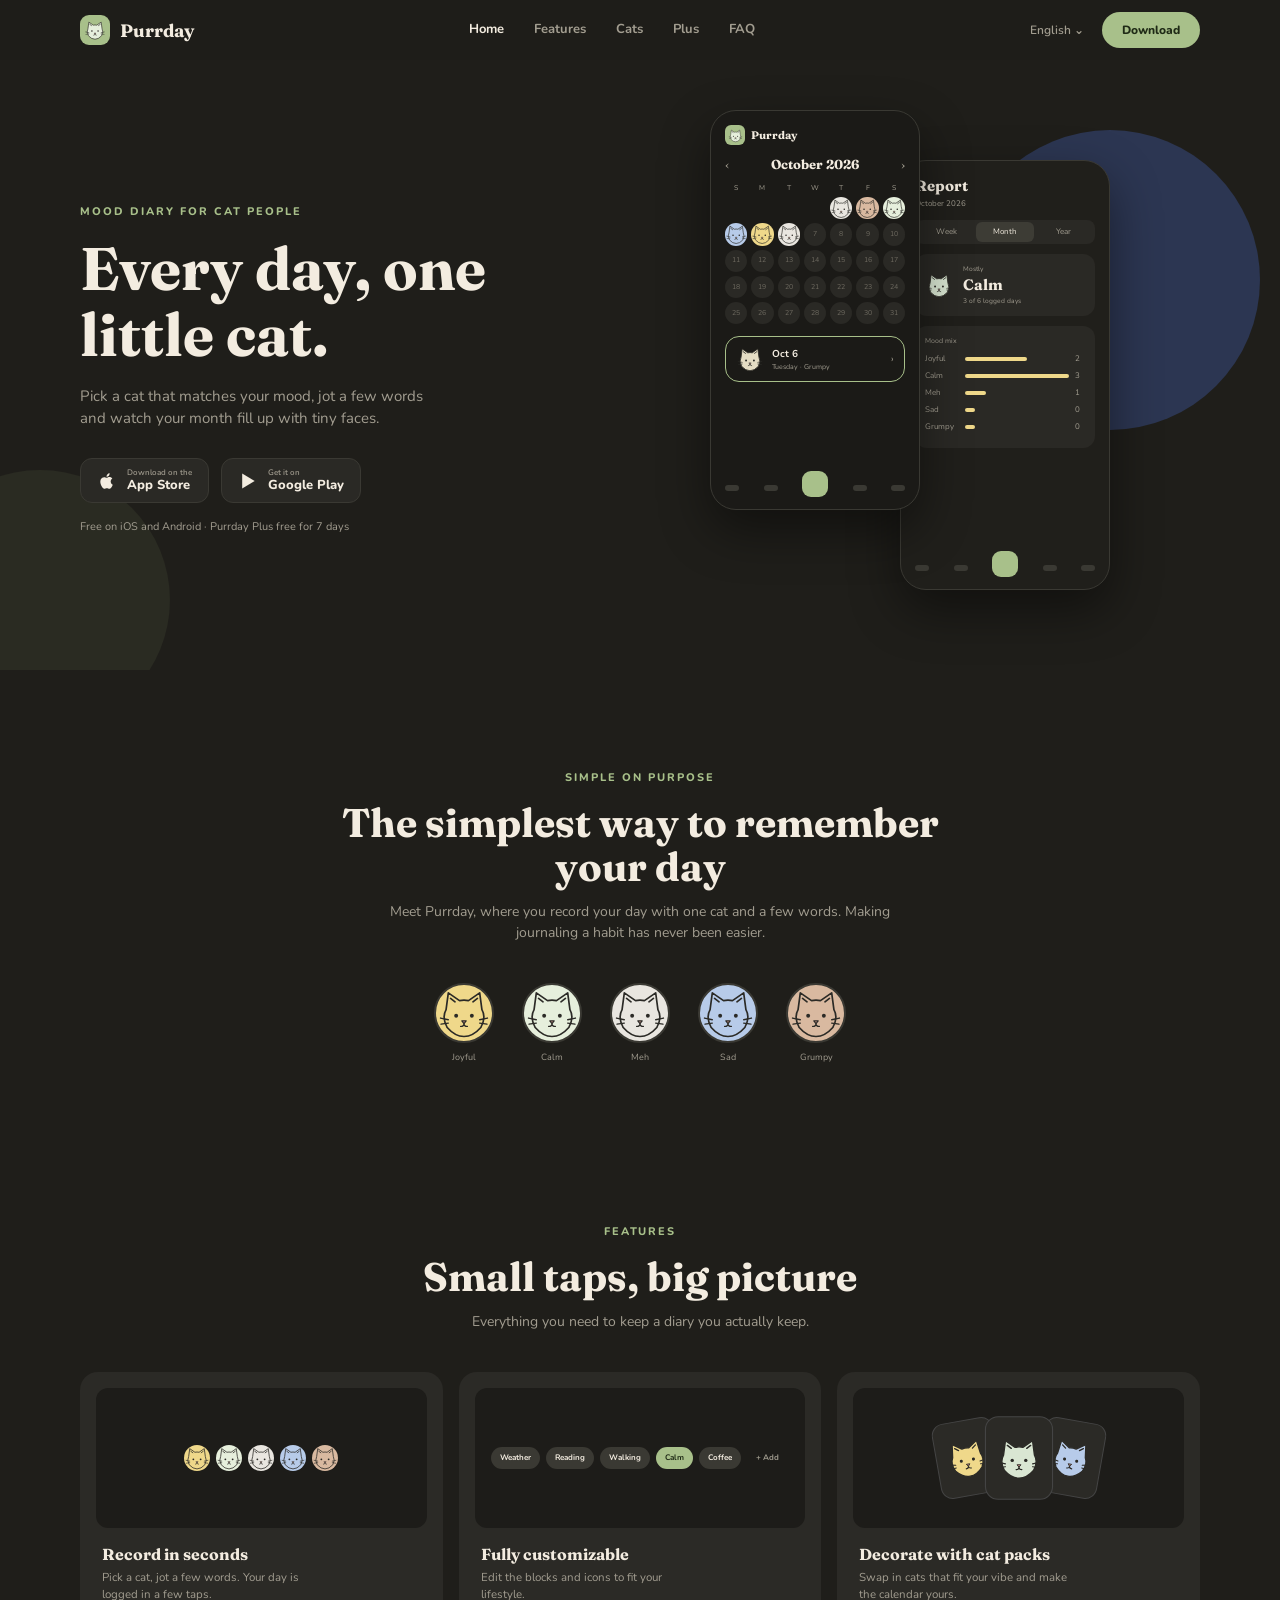
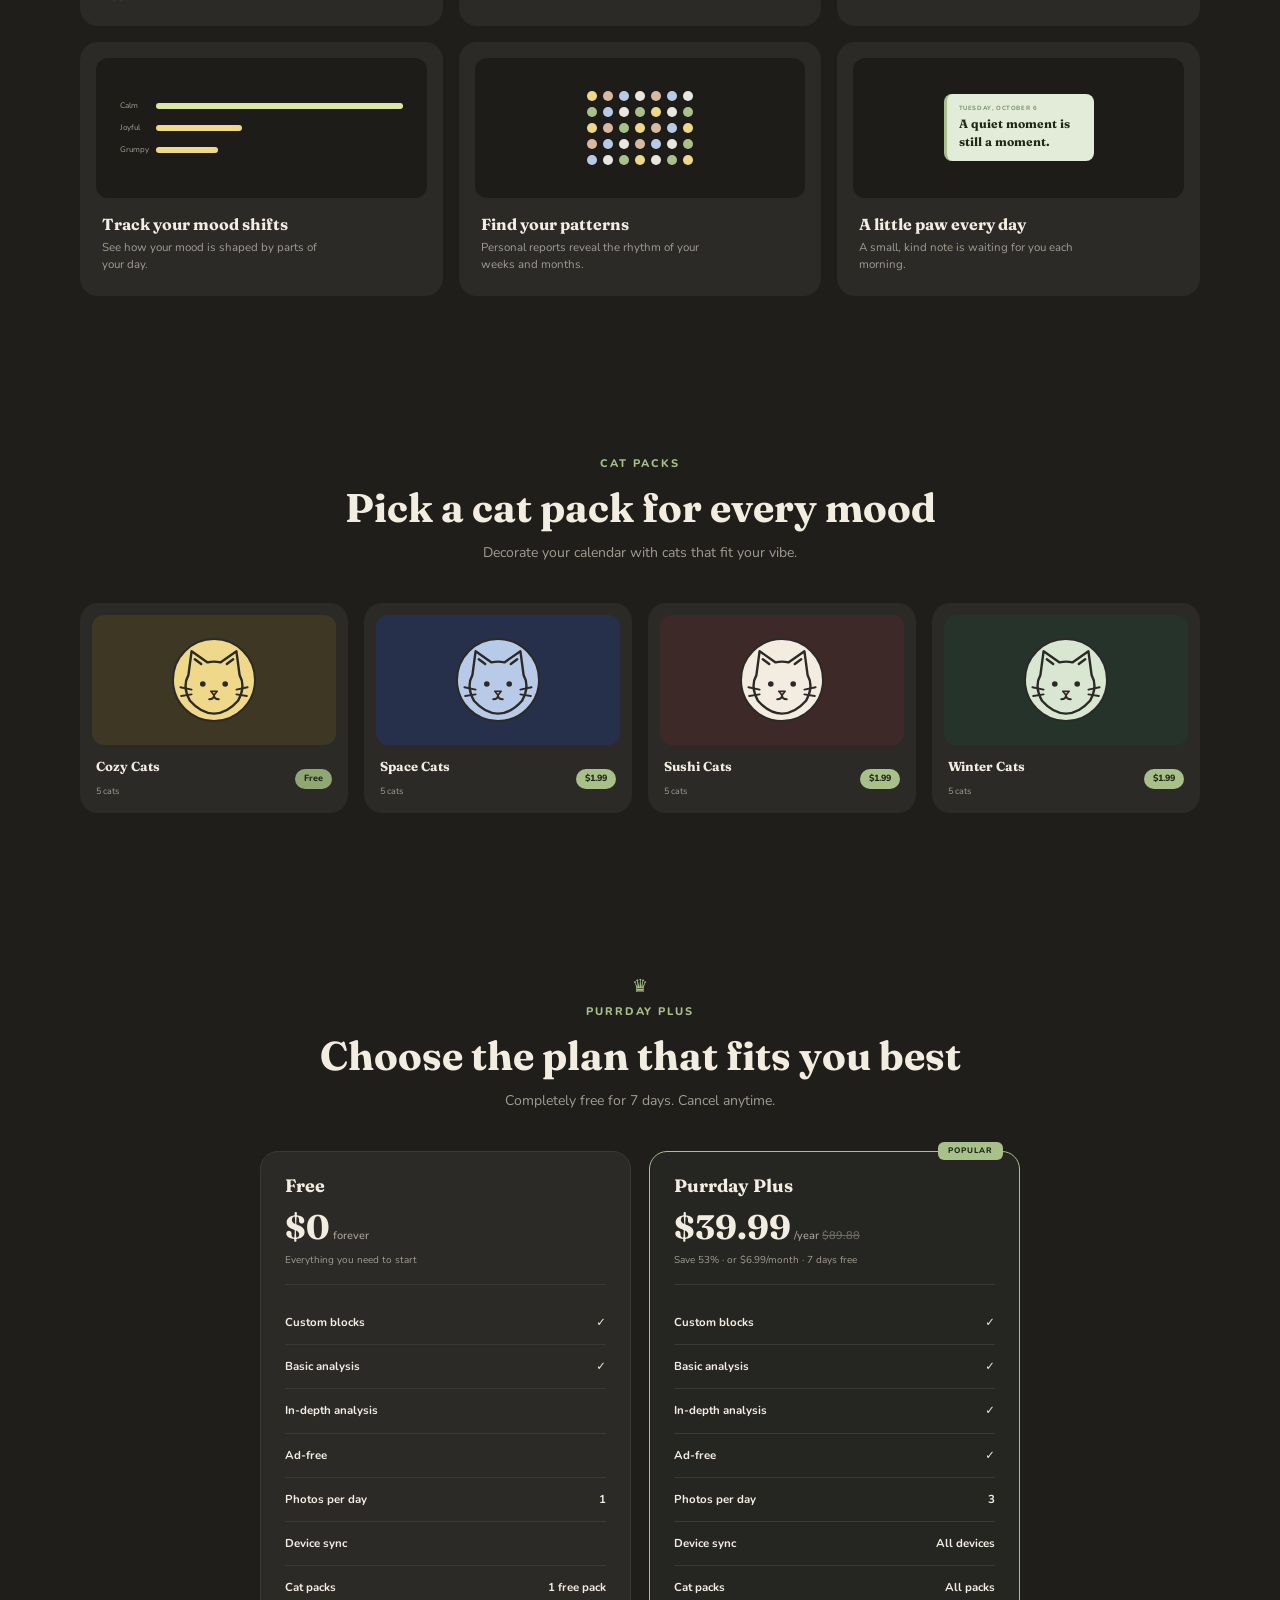
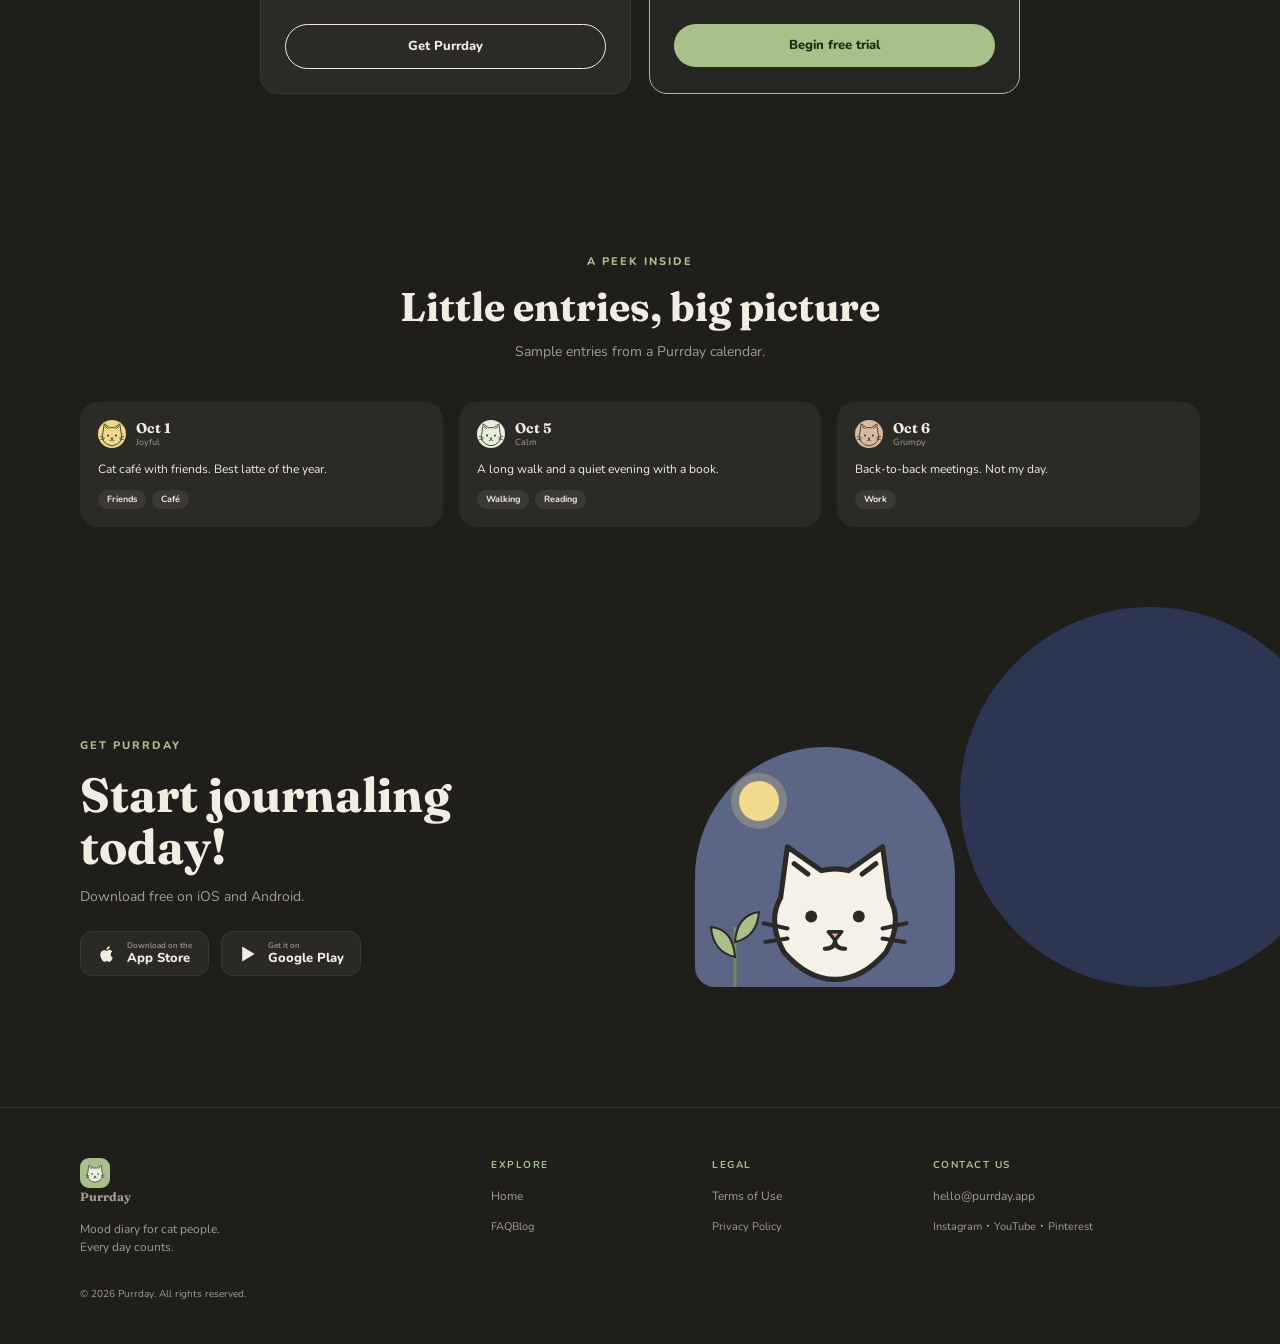
==== site/index.html @ 047ce93d "Init" ====
<!doctype html>
<html lang="en">
<head>
<meta charset="utf-8">
<meta name="viewport" content="width=device-width, initial-scale=1">
<title>Purrday — Mood diary for cat people</title>
<meta name="description" content="Pick a cat that matches your mood, jot a few words and watch your month fill up with tiny faces.">
<link rel="preconnect" href="https://fonts.googleapis.com">
<link rel="preconnect" href="https://fonts.gstatic.com" crossorigin>
<link href="https://fonts.googleapis.com/css2?family=Fraunces:opsz,wght@9..144,600;9..144,700&family=Nunito:wght@400;600;700;800&display=swap" rel="stylesheet">
<link rel="stylesheet" href="styles.css">
</head>
<body>

<!-- Reusable cat face -->
<svg width="0" height="0" style="position:absolute" aria-hidden="true">
  <symbol id="cat" viewBox="0 0 100 100">
    <path d="M18 44 L22 14 L42 28 Q50 26 58 28 L78 14 L82 44 Q90 58 80 76 Q66 92 50 92 Q34 92 20 76 Q10 58 18 44Z" fill="currentColor" stroke="#2b2a26" stroke-width="3" stroke-linejoin="round"/>
    <path d="M26 24 L34 30 M74 24 L66 30" stroke="#2b2a26" stroke-width="3" stroke-linecap="round"/>
    <circle cx="36" cy="55" r="3.5" fill="#2b2a26"/><circle cx="64" cy="55" r="3.5" fill="#2b2a26"/>
    <path d="M46 64 L54 64 L50 69Z" fill="#e9a59b" stroke="#2b2a26" stroke-width="2" stroke-linejoin="round"/>
    <path d="M50 69 Q50 74 44 74 M50 69 Q50 74 56 74" fill="none" stroke="#2b2a26" stroke-width="2.4" stroke-linecap="round"/>
    <path d="M22 62 L8 59 M22 68 L9 70 M78 62 L92 59 M78 68 L91 70" stroke="#2b2a26" stroke-width="2.4" stroke-linecap="round"/>
  </symbol>
  <symbol id="apple" viewBox="0 0 24 24"><path fill="currentColor" d="M16.4 12.6c0-2.3 1.9-3.4 2-3.5-1.1-1.6-2.8-1.8-3.4-1.8-1.4-.1-2.8.9-3.5.9s-1.8-.8-3-.8c-1.5 0-3 .9-3.8 2.3-1.6 2.8-.4 7 1.2 9.3.8 1.1 1.7 2.4 2.9 2.3 1.2 0 1.6-.7 3-.7s1.8.7 3 .7 2-1.1 2.8-2.2c.9-1.3 1.2-2.5 1.3-2.6-.1 0-2.5-1-2.5-3.9zM14.2 5.7c.6-.8 1.1-1.8.9-2.9-.9 0-2 .6-2.7 1.4-.6.7-1.1 1.8-.9 2.8 1 .1 2-.5 2.7-1.3z"/></symbol>
  <symbol id="play" viewBox="0 0 24 24"><path fill="currentColor" d="M5 3l15 9-15 9z"/></symbol>
</svg>

<header class="nav">
  <div class="container nav__in">
    <a class="brand" href="#top"><span class="brand__icon"><svg><use href="#cat"/></svg></span>Purrday</a>
    <nav class="nav__links" aria-label="Main">
      <a class="active" href="#top">Home</a><a href="#features">Features</a><a href="#cats">Cats</a><a href="#plus">Plus</a><a href="#faq">FAQ</a>
    </nav>
    <div class="nav__right">
      <button class="lang" type="button">English <span>⌄</span></button>
      <a class="btn btn--sm" href="#download">Download</a>
    </div>
  </div>
</header>

<main id="top">
<!-- HERO -->
<section class="hero">
  <div class="container hero__in">
    <div class="hero__copy">
      <p class="eyebrow">Mood diary for cat people</p>
      <h1>Every day, one little cat.</h1>
      <p class="lead">Pick a cat that matches your mood, jot a few words and watch your month fill up with tiny faces.</p>
      <div class="stores">
        <a class="store" href="#"><svg><use href="#apple"/></svg><span><small>Download on the</small>App Store</span></a>
        <a class="store" href="#"><svg><use href="#play"/></svg><span><small>Get it on</small>Google Play</span></a>
      </div>
      <p class="fine">Free on iOS and Android · Purrday Plus free for 7 days</p>
    </div>
    <div class="hero__phones" aria-hidden="true">
      <div class="blob blob--blue"></div>
      <div class="phone phone--back">
        <div class="phone__hd"><b>Report</b><small>October 2026</small></div>
        <div class="tabs"><span>Week</span><span class="on">Month</span><span>Year</span></div>
        <div class="card-mini"><svg class="c-sm" style="color:#d9e6d2"><use href="#cat"/></svg><div><small>Mostly</small><b>Calm</b><small>3 of 6 logged days</small></div></div>
        <div class="mix"><small>Mood mix</small>
          <p>Joyful<i style="--w:60%"></i><em>2</em></p><p>Calm<i style="--w:100%"></i><em>3</em></p>
          <p>Meh<i style="--w:20%"></i><em>1</em></p><p>Sad<i style="--w:10%"></i><em>0</em></p><p>Grumpy<i style="--w:10%"></i><em>0</em></p>
        </div>
        <div class="phone__nav"><span></span><span></span><span class="fab"></span><span></span><span></span></div>
      </div>
      <div class="phone phone--front">
        <div class="phone__hd cal-hd"><span class="brand__icon sm"><svg><use href="#cat"/></svg></span> <b>Purrday</b></div>
        <div class="month">‹ <b>October 2026</b> ›</div>
        <div class="cal" id="cal"></div>
        <div class="entry-pill"><svg class="c-sm" style="color:#e5ddc4"><use href="#cat"/></svg><span><b>Oct 6</b><small>Tuesday · Grumpy</small></span><em>›</em></div>
        <div class="phone__nav"><span></span><span></span><span class="fab"></span><span></span><span></span></div>
      </div>
    </div>
  </div>
</section>

<!-- SIMPLE -->
<section class="section center">
  <div class="container narrow">
    <p class="eyebrow">Simple on purpose</p>
    <h2>The simplest way to remember your day</h2>
    <p class="sub">Meet Purrday, where you record your day with one cat and a few words. Making journaling a habit has never been easier.</p>
    <ul class="moods">
      <li><span class="mood" style="--c:#efd88a"><svg><use href="#cat"/></svg></span>Joyful</li>
      <li><span class="mood" style="--c:#e6efdc"><svg><use href="#cat"/></svg></span>Calm</li>
      <li><span class="mood" style="--c:#e9e6e0"><svg><use href="#cat"/></svg></span>Meh</li>
      <li><span class="mood" style="--c:#b7cbe9"><svg><use href="#cat"/></svg></span>Sad</li>
      <li><span class="mood" style="--c:#d9b9a0"><svg><use href="#cat"/></svg></span>Grumpy</li>
    </ul>
  </div>
</section>

<!-- FEATURES -->
<section class="section center" id="features">
  <div class="container">
    <p class="eyebrow">Features</p>
    <h2>Small taps, big picture</h2>
    <p class="sub">Everything you need to keep a diary you actually keep.</p>
    <div class="grid3">
      <article class="card">
        <div class="demo demo--row">
          <span class="dot" style="--c:#efd88a"><svg><use href="#cat"/></svg></span><span class="dot" style="--c:#e6efdc"><svg><use href="#cat"/></svg></span><span class="dot" style="--c:#e9e6e0"><svg><use href="#cat"/></svg></span><span class="dot" style="--c:#b7cbe9"><svg><use href="#cat"/></svg></span><span class="dot" style="--c:#d9b9a0"><svg><use href="#cat"/></svg></span>
        </div>
        <h3>Record in seconds</h3><p>Pick a cat, jot a few words. Your day is logged in a few taps.</p>
      </article>
      <article class="card">
        <div class="demo demo--chips">
          <span class="chip">Weather</span><span class="chip">Reading</span><span class="chip">Walking</span>
          <span class="chip on">Calm</span><span class="chip">Coffee</span><span class="chip ghost">+ Add</span>
        </div>
        <h3>Fully customizable</h3><p>Edit the blocks and icons to fit your lifestyle.</p>
      </article>
      <article class="card">
        <div class="demo demo--fan">
          <span class="tile t1" style="--c:#efd88a"><svg><use href="#cat"/></svg></span>
          <span class="tile t3" style="--c:#b7cbe9"><svg><use href="#cat"/></svg></span>
          <span class="tile t2" style="--c:#d9e6d2"><svg><use href="#cat"/></svg></span>
        </div>
        <h3>Decorate with cat packs</h3><p>Swap in cats that fit your vibe and make the calendar yours.</p>
      </article>
      <article class="card">
        <div class="demo demo--bars">
          <p>Calm<i style="--w:100%"></i></p><p>Joyful<i style="--w:35%;--b:#efd88a"></i></p><p>Grumpy<i style="--w:25%;--b:#efd88a"></i></p>
        </div>
        <h3>Track your mood shifts</h3><p>See how your mood is shaped by parts of your day.</p>
      </article>
      <article class="card">
        <div class="demo demo--dots" id="dots"></div>
        <h3>Find your patterns</h3><p>Personal reports reveal the rhythm of your weeks and months.</p>
      </article>
      <article class="card">
        <div class="demo demo--note"><div class="note"><small>TUESDAY, OCTOBER 6</small><b>A quiet moment is still a moment.</b></div></div>
        <h3>A little paw every day</h3><p>A small, kind note is waiting for you each morning.</p>
      </article>
    </div>
  </div>
</section>

<!-- CATS -->
<section class="section center" id="cats">
  <div class="container">
    <p class="eyebrow">Cat packs</p>
    <h2>Pick a cat pack for every mood</h2>
    <p class="sub">Decorate your calendar with cats that fit your vibe.</p>
    <div class="grid4">
      <article class="pack"><div class="pack__img" style="--bg:#3d3724"><span class="big" style="--c:#efd88a"><svg><use href="#cat"/></svg></span></div><div class="pack__row"><div><b>Cozy Cats</b><small>5 cats</small></div><span class="tag tag--free">Free</span></div></article>
      <article class="pack"><div class="pack__img" style="--bg:#27304a"><span class="big" style="--c:#b7cbe9"><svg><use href="#cat"/></svg></span></div><div class="pack__row"><div><b>Space Cats</b><small>5 cats</small></div><span class="tag">$1.99</span></div></article>
      <article class="pack"><div class="pack__img" style="--bg:#3d2a28"><span class="big" style="--c:#f3ece0"><svg><use href="#cat"/></svg></span></div><div class="pack__row"><div><b>Sushi Cats</b><small>5 cats</small></div><span class="tag">$1.99</span></div></article>
      <article class="pack"><div class="pack__img" style="--bg:#26332a"><span class="big" style="--c:#d9e6d2"><svg><use href="#cat"/></svg></span></div><div class="pack__row"><div><b>Winter Cats</b><small>5 cats</small></div><span class="tag">$1.99</span></div></article>
    </div>
  </div>
</section>

<!-- PLUS -->
<section class="section center" id="plus">
  <div class="container narrow2">
    <div class="crown" aria-hidden="true">♛</div>
    <p class="eyebrow">Purrday Plus</p>
    <h2>Choose the plan that fits you best</h2>
    <p class="sub">Completely free for 7 days. Cancel anytime.</p>
    <div class="plans">
      <article class="plan">
        <h3>Free</h3>
        <p class="price">$0<small> forever</small></p>
        <p class="save">Everything you need to start</p>
        <ul>
          <li>Custom blocks<span>✓</span></li><li>Basic analysis<span>✓</span></li>
          <li>In-depth analysis<span class="x"></span></li><li>Ad-free<span class="x"></span></li>
          <li>Photos per day<span>1</span></li><li>Device sync<span class="x"></span></li><li>Cat packs<span>1 free pack</span></li>
        </ul>
        <a class="btn btn--ghost" href="#download">Get Purrday</a>
      </article>
      <article class="plan plan--pop">
        <span class="badge">POPULAR</span>
        <h3>Purrday Plus</h3>
        <p class="price">$39.99<small> /year <s>$89.88</s></small></p>
        <p class="save">Save 53% · or $6.99/month · 7 days free</p>
        <ul>
          <li>Custom blocks<span>✓</span></li><li>Basic analysis<span>✓</span></li>
          <li>In-depth analysis<span>✓</span></li><li>Ad-free<span>✓</span></li>
          <li>Photos per day<span>3</span></li><li>Device sync<span>All devices</span></li><li>Cat packs<span>All packs</span></li>
        </ul>
        <a class="btn btn--block" href="#download">Begin free trial</a>
      </article>
    </div>
  </div>
</section>

<!-- ENTRIES -->
<section class="section center" id="faq">
  <div class="container">
    <p class="eyebrow">A peek inside</p>
    <h2>Little entries, big picture</h2>
    <p class="sub">Sample entries from a Purrday calendar.</p>
    <div class="grid3 entries">
      <article class="entry"><header><span class="dot" style="--c:#efd88a"><svg><use href="#cat"/></svg></span><div><b>Oct 1</b><small>Joyful</small></div></header><p>Cat café with friends. Best latte of the year.</p><div class="tags"><span>Friends</span><span>Café</span></div></article>
      <article class="entry"><header><span class="dot" style="--c:#e6efdc"><svg><use href="#cat"/></svg></span><div><b>Oct 5</b><small>Calm</small></div></header><p>A long walk and a quiet evening with a book.</p><div class="tags"><span>Walking</span><span>Reading</span></div></article>
      <article class="entry"><header><span class="dot" style="--c:#d9b9a0"><svg><use href="#cat"/></svg></span><div><b>Oct 6</b><small>Grumpy</small></div></header><p>Back-to-back meetings. Not my day.</p><div class="tags"><span>Work</span></div></article>
    </div>
  </div>
</section>

<!-- CTA -->
<section class="cta" id="download">
  <div class="container cta__in">
    <div>
      <p class="eyebrow">Get Purrday</p>
      <h2>Start journaling today!</h2>
      <p class="sub left">Download free on iOS and Android.</p>
      <div class="stores">
        <a class="store" href="#"><svg><use href="#apple"/></svg><span><small>Download on the</small>App Store</span></a>
        <a class="store" href="#"><svg><use href="#play"/></svg><span><small>Get it on</small>Google Play</span></a>
      </div>
    </div>
    <div class="cta__art" aria-hidden="true">
      <div class="blob blob--blue2"></div>
      <div class="scene">
        <div class="sun"></div>
        <svg class="bigcat" style="color:#f6f1e7"><use href="#cat"/></svg>
        <svg class="leaf" viewBox="0 0 60 90"><path d="M30 90 V30" stroke="#6f8b5c" stroke-width="3" fill="none"/><path d="M30 60 Q8 55 6 30 Q28 32 30 60Z M30 45 Q52 40 54 15 Q32 18 30 45Z" fill="#a8c08a" stroke="#2b2a26" stroke-width="2"/></svg>
      </div>
    </div>
  </div>
</section>
</main>

<footer class="footer">
  <div class="container footer__in">
    <div class="footer__brand">
      <a class="brand" href="#top"><span class="brand__icon"><svg><use href="#cat"/></svg></span>Purrday</a>
      <p>Mood diary for cat people.<br>Every day counts.</p>
      <small>© 2026 Purrday. All rights reserved.</small>
    </div>
    <div><h4>Explore</h4><a href="#top">Home</a><a href="#faq">FAQ</a><a href="#">Blog</a></div>
    <div><h4>Legal</h4><a href="#">Terms of Use</a><a href="#">Privacy Policy</a></div>
    <div><h4>Contact us</h4><a href="mailto:hello@purrday.app">hello@purrday.app</a><a href="#">Instagram</a> · <a href="#">YouTube</a> · <a href="#">Pinterest</a></div>
  </div>
</footer>

<script>
  // Calendar mockup
  const moods = ['#efd88a','#e6efdc','#e9e6e0','#b7cbe9','#d9b9a0'];
  const cal = document.getElementById('cal');
  if (cal) {
    'SMTWTFS'.split('').forEach(d => cal.insertAdjacentHTML('beforeend', `<small>${d}</small>`));
    const offset = 4; // Oct 2026 starts Thursday
    for (let i = 0; i < offset; i++) cal.insertAdjacentHTML('beforeend', '<span></span>');
    for (let d = 1; d <= 31; d++) {
      const logged = d <= 6;
      cal.insertAdjacentHTML('beforeend', logged
        ? `<span class="d on" style="--c:${moods[(d*2)%5]}"><svg><use href="#cat"/></svg></span>`
        : `<span class="d">${d}</span>`);
    }
  }
  // Patterns dot grid
  const dots = document.getElementById('dots');
  if (dots) {
    const pal = ['#efd88a','#b7cbe9','#a8c08a','#d9b9a0','#e9e6e0'];
    for (let i = 0; i < 35; i++) dots.insertAdjacentHTML('beforeend', `<i style="background:${pal[(i*3+(i>>2))%5]}"></i>`);
  }
</script>
</body>
</html>
---- site/styles.css ----
:root{
  --bg:#1f1e1a; --bg2:#2a2925; --card:#2b2a26; --line:#3a3933;
  --text:#f3ece0; --muted:#a29d90; --sage:#a8c08a; --sage-d:#8fa873; --blue:#2c3652;
  --serif:'Fraunces',Georgia,serif; --sans:'Nunito',system-ui,sans-serif;
}
*{box-sizing:border-box;margin:0;padding:0}
html{scroll-behavior:smooth}
body{background:var(--bg);color:var(--text);font-family:var(--sans);line-height:1.5;overflow-x:hidden;-webkit-font-smoothing:antialiased}
a{color:inherit;text-decoration:none}
ul{list-style:none}
svg{display:block}
.container{width:min(1120px,100% - 32px);margin-inline:auto}
.narrow{max-width:640px}.narrow2{max-width:760px}
.center{text-align:center}
.section{padding:100px 0 60px}

/* type */
.eyebrow{font-size:11px;letter-spacing:.18em;text-transform:uppercase;color:var(--sage);font-weight:800;margin-bottom:14px}
h1,h2,h3{font-family:var(--serif);font-weight:700;line-height:1.1}
h1{font-size:clamp(40px,6vw,60px);margin-bottom:18px}
h2{font-size:clamp(30px,4vw,40px);margin-bottom:12px}
.lead{color:var(--muted);max-width:360px;font-size:15px}
.sub{color:var(--muted);font-size:14px;max-width:520px;margin:0 auto 40px}
.sub.left{margin:0 0 24px}

/* nav */
.nav{position:sticky;top:0;z-index:20;background:rgba(31,30,26,.88);backdrop-filter:blur(10px)}
.nav__in{display:flex;align-items:center;justify-content:space-between;height:60px}
.brand{display:flex;align-items:center;gap:10px;font-family:var(--serif);font-weight:700;font-size:18px}
.brand__icon{width:30px;height:30px;border-radius:9px;background:var(--sage);color:#e6efdc;display:grid;place-items:center}
.brand__icon svg{width:22px;height:22px}
.brand__icon.sm{width:20px;height:20px;border-radius:6px}.brand__icon.sm svg{width:15px;height:15px}
.nav__links{display:flex;gap:30px;font-size:13px;font-weight:700;color:var(--muted)}
.nav__links a:hover,.nav__links .active{color:var(--text)}
.nav__right{display:flex;align-items:center;gap:18px}
.lang{background:none;border:0;color:var(--muted);font:600 12px var(--sans);cursor:pointer}

/* buttons */
.btn{display:inline-block;background:var(--sage);color:#1f2a16;font-weight:800;font-size:13px;padding:12px 22px;border-radius:999px;text-align:center;transition:.2s}
.btn:hover{background:#b8cf9b;transform:translateY(-1px)}
.btn--sm{padding:9px 20px;font-size:12px}
.btn--block{display:block}
.btn--ghost{background:transparent;color:var(--text);border:1.5px solid var(--text);display:block}
.btn--ghost:hover{background:var(--text);color:var(--bg)}
.stores{display:flex;gap:12px;flex-wrap:wrap}
.store{display:flex;align-items:center;gap:10px;background:var(--bg2);border:1px solid var(--line);border-radius:12px;padding:9px 16px;transition:.2s}
.store:hover{border-color:var(--sage)}
.store svg{width:20px;height:20px}
.store span{display:flex;flex-direction:column;font-weight:800;font-size:13px;line-height:1.2}
.store small{font-size:8px;color:var(--muted);font-weight:600}
.fine{font-size:11px;color:var(--muted);margin-top:16px}

/* hero */
.hero{padding:50px 0 40px;position:relative;overflow:hidden}
.hero::before{content:"";position:absolute;left:-90px;bottom:-60px;width:260px;height:260px;border-radius:50%;background:#2a2b22}
.hero__in{display:grid;grid-template-columns:1fr 1fr;align-items:center;gap:40px;position:relative}
.hero__copy .stores{margin-top:28px}
.hero__phones{position:relative;height:520px}
.blob{position:absolute;border-radius:50%}
.blob--blue{width:300px;height:300px;background:var(--blue);right:-60px;top:20px}
.phone{position:absolute;width:210px;background:#1b1a17;border:1.5px solid #3a3933;border-radius:26px;padding:14px;box-shadow:0 20px 50px rgba(0,0,0,.45)}
.phone--front{left:50px;top:0;z-index:2;height:400px}
.phone--back{left:240px;top:50px;height:430px;background:#201f1b}
.phone__hd{display:flex;flex-direction:column;font-size:15px;margin-bottom:10px}
.phone__hd small{color:var(--muted);font-size:8px}
.phone__hd b{font-family:var(--serif)}
.cal-hd{flex-direction:row;align-items:center;gap:6px;font-size:11px}
.month{display:flex;justify-content:space-between;font-family:var(--serif);font-size:13px;margin:10px 0 8px;color:var(--muted)}
.month b{color:var(--text)}
.cal{display:grid;grid-template-columns:repeat(7,1fr);gap:4px;text-align:center}
.cal small{font-size:7px;color:var(--muted)}
.cal .d{aspect-ratio:1;border-radius:50%;background:#2a2925;font-size:7px;display:grid;place-items:center;color:#6e6a60}
.cal .d.on{background:var(--c);color:var(--c)}
.cal .d.on svg{width:100%;height:100%}
.entry-pill{display:flex;align-items:center;gap:8px;margin-top:12px;border:1.5px solid var(--sage);border-radius:14px;padding:8px 10px;font-size:10px}
.entry-pill span{display:flex;flex-direction:column;flex:1}.entry-pill small{font-size:7px;color:var(--muted)}
.entry-pill em{font-style:normal;color:var(--muted)}
.c-sm{width:28px;height:28px;flex:none}
.phone__nav{position:absolute;left:14px;right:14px;bottom:12px;display:flex;justify-content:space-between;align-items:center}
.phone__nav span{width:14px;height:6px;border-radius:3px;background:#3a3933}
.phone__nav .fab{width:26px;height:26px;border-radius:9px;background:var(--sage);margin-top:-8px}
.tabs{display:flex;background:#2a2925;border-radius:8px;padding:2px;font-size:8px;text-align:center;margin-bottom:10px}
.tabs span{flex:1;padding:4px;border-radius:6px;color:var(--muted)}.tabs .on{background:#3d3c35;color:var(--text)}
.card-mini{display:flex;gap:10px;align-items:center;background:#2a2925;border-radius:12px;padding:10px;margin-bottom:10px}
.card-mini div{display:flex;flex-direction:column;font-size:8px;color:var(--muted)}.card-mini b{font-family:var(--serif);font-size:15px;color:var(--text)}
.mix{background:#2a2925;border-radius:12px;padding:10px;font-size:8px}
.mix small{color:var(--muted);font-size:7px;display:block;margin-bottom:6px}
.mix p{display:grid;grid-template-columns:34px 1fr 10px;align-items:center;gap:6px;margin:5px 0;color:var(--muted)}
.mix i{height:4px;border-radius:2px;background:#efd88a;width:var(--w)}.mix em{font-style:normal}

/* moods */
.moods{display:flex;justify-content:center;gap:28px;flex-wrap:wrap}
.moods li{font-size:9px;color:var(--muted);display:flex;flex-direction:column;align-items:center;gap:8px}
.mood{width:60px;height:60px;border-radius:50%;background:var(--c);color:var(--c);display:grid;place-items:center;border:2px solid #3a3933}
.mood svg{width:100%;height:100%}

/* features */
.grid3{display:grid;grid-template-columns:repeat(3,1fr);gap:16px;text-align:left}
.card{background:var(--card);border-radius:18px;padding:16px 16px 22px}
.card h3{font-size:16px;margin:18px 6px 6px}
.card p{font-size:11.5px;color:var(--muted);margin:0 6px;max-width:220px}
.demo{height:140px;background:#1d1c19;border-radius:12px;display:flex;align-items:center;justify-content:center;gap:6px;padding:12px}
.dot{width:28px;height:28px;border-radius:50%;background:var(--c);color:var(--c);flex:none;display:block}
.dot svg{width:100%;height:100%}
.demo--row .dot{width:26px;height:26px}
.demo--chips{flex-wrap:wrap;align-content:center;gap:6px 6px}
.chip{font-size:8px;font-weight:700;background:#3a3933;padding:5px 9px;border-radius:999px}
.chip.on{background:var(--sage);color:#1f2a16}.chip.ghost{background:none;color:var(--muted)}
.demo--fan{position:relative}
.tile{position:absolute;width:62px;height:76px;border-radius:12px;background:#2b2a26;color:var(--c);padding:8px;border:1px solid #444}
.tile svg{width:100%;height:100%}
.t1{transform:translateX(-52px) rotate(-10deg)}.t3{transform:translateX(52px) rotate(10deg)}.t2{z-index:2;transform:scale(1.1)}
.demo--bars{flex-direction:column;align-items:stretch;justify-content:center;gap:10px;padding:0 24px}
.demo--bars p{display:grid;grid-template-columns:36px 1fr;font-size:8px;color:var(--muted);align-items:center;margin:0;max-width:none}
.demo--bars i{height:6px;border-radius:3px;background:var(--b,#d9e6a8);width:var(--w)}
.demo--dots{display:grid;grid-template-columns:repeat(7,10px);gap:6px;justify-content:center;align-content:center}
.demo--dots i{width:10px;height:10px;border-radius:50%}
.note{background:#e3ecd8;color:#1f2a16;border-radius:8px;padding:10px 12px;font-family:var(--serif);font-size:12px;max-width:150px;text-align:left;border-left:3px solid var(--sage)}
.note small{display:block;font:700 6px var(--sans);letter-spacing:.1em;color:#6f8b5c;margin-bottom:3px}

/* packs */
.grid4{display:grid;grid-template-columns:repeat(4,1fr);gap:16px;text-align:left}
.pack{background:var(--card);border-radius:18px;padding:12px}
.pack__img{height:130px;border-radius:12px;background:var(--bg);display:grid;place-items:center}
.big{width:84px;height:84px;border-radius:50%;background:var(--c);color:var(--c);display:block;border:2px solid #2b2a26}
.big svg{width:100%;height:100%}
.pack__row{display:flex;justify-content:space-between;align-items:center;margin-top:12px;padding:0 4px}
.pack__row b{font-family:var(--serif);font-size:13px;display:block}.pack__row small{font-size:9px;color:var(--muted)}
.tag{font-size:9px;font-weight:800;background:var(--sage);color:#1f2a16;padding:3px 9px;border-radius:999px}
.tag--free{background:#8fa873}

/* plans */
.crown{color:var(--sage);font-size:18px;margin-bottom:4px}
.plans{display:grid;grid-template-columns:1fr 1fr;gap:18px;text-align:left}
.plan{background:var(--card);border:1.5px solid var(--line);border-radius:18px;padding:24px;position:relative}
.plan--pop{border-color:var(--sage);background:#252621}
.plan h3{font-size:18px}
.price{font-family:var(--serif);font-size:34px;font-weight:700;margin-top:6px}
.price small{font-size:11px;font-family:var(--sans);color:var(--muted);font-weight:600}
.price s{color:#6e6a60}
.save{font-size:10px;color:var(--muted);margin-bottom:16px;border-bottom:1px solid var(--line);padding-bottom:16px}
.plan li{display:flex;justify-content:space-between;font-size:11.5px;font-weight:700;padding:13px 0;border-bottom:1px solid var(--line)}
.plan li:last-child{border:0}
.plan li span{color:var(--text)}.plan li .x::after{content:"";}
.plan .btn{margin-top:14px}
.badge{position:absolute;right:16px;top:-10px;background:var(--sage);color:#1f2a16;font-size:8px;font-weight:800;letter-spacing:.1em;padding:3px 10px;border-radius:6px}

/* entries */
.entry{background:var(--card);border-radius:18px;padding:18px}
.entry header{display:flex;align-items:center;gap:10px;margin-bottom:12px}
.entry header div{display:flex;flex-direction:column;line-height:1.2}
.entry header b{font-family:var(--serif);font-size:14px}.entry header small{font-size:9px;color:var(--muted)}
.entry p{font-size:12px;margin-bottom:12px}
.tags{display:flex;gap:6px}.tags span{font-size:9px;font-weight:700;background:#3a3933;padding:3px 9px;border-radius:999px}

/* cta */
.cta{padding:120px 0 40px;overflow:hidden}
.cta__in{display:grid;grid-template-columns:1fr 1fr;align-items:center;gap:30px}
.cta h2{font-size:clamp(34px,5vw,48px);max-width:400px}
.cta__art{position:relative;height:300px}
.blob--blue2{width:380px;height:380px;background:var(--blue);right:-140px;top:-100px}
.scene{position:absolute;left:40px;top:40px;width:260px;height:240px;background:#5b6585;border-radius:130px 130px 20px 20px;overflow:hidden}
.sun{position:absolute;left:44px;top:34px;width:40px;height:40px;border-radius:50%;background:#f1d98e;box-shadow:0 0 0 8px rgba(241,217,142,.25)}
.bigcat{position:absolute;left:55px;bottom:-6px;width:170px;height:170px}
.leaf{position:absolute;left:10px;bottom:0;width:60px;height:90px}

/* footer */
.footer{border-top:1px solid var(--line);margin-top:60px;padding:50px 0 40px}
.footer__in{display:grid;grid-template-columns:2fr 1fr 1fr 1.4fr;gap:30px}
.footer__brand p{font-size:12px;color:var(--muted);margin:14px 0 24px}
.footer small{font-size:10px;color:var(--muted)}
.footer h4{font-size:10px;letter-spacing:.15em;text-transform:uppercase;color:var(--sage);margin-bottom:14px}
.footer div>a{display:block;font-size:12px;color:var(--muted);margin-bottom:8px}
.footer div>a:hover{color:var(--text)}
.footer__in div>a:nth-last-child(-n+3):not(:first-of-type){display:inline;font-size:11px}

/* mobile */
@media (max-width:900px){
  .nav__links{display:none}
  .hero__in,.cta__in{grid-template-columns:1fr}
  .grid3,.plans{grid-template-columns:1fr}
  .grid4{grid-template-columns:1fr 1fr}
  .footer__in{grid-template-columns:1fr 1fr}
  .footer__brand{grid-column:1/-1}
  .hero__phones{height:480px;margin-top:20px;transform:scale(.9);transform-origin:top center}
  .phone--front{left:calc(50% - 190px)}.phone--back{left:calc(50% + 10px)}
  .section{padding:70px 0 40px}
  .card p{max-width:none}
  .plan--pop{order:-1}
  .nav .lang{display:none}
}
@media (max-width:420px){
  .hero__phones{transform:scale(.72);height:380px;margin-left:-20px}
  .grid4{grid-template-columns:1fr 1fr;gap:10px}
}
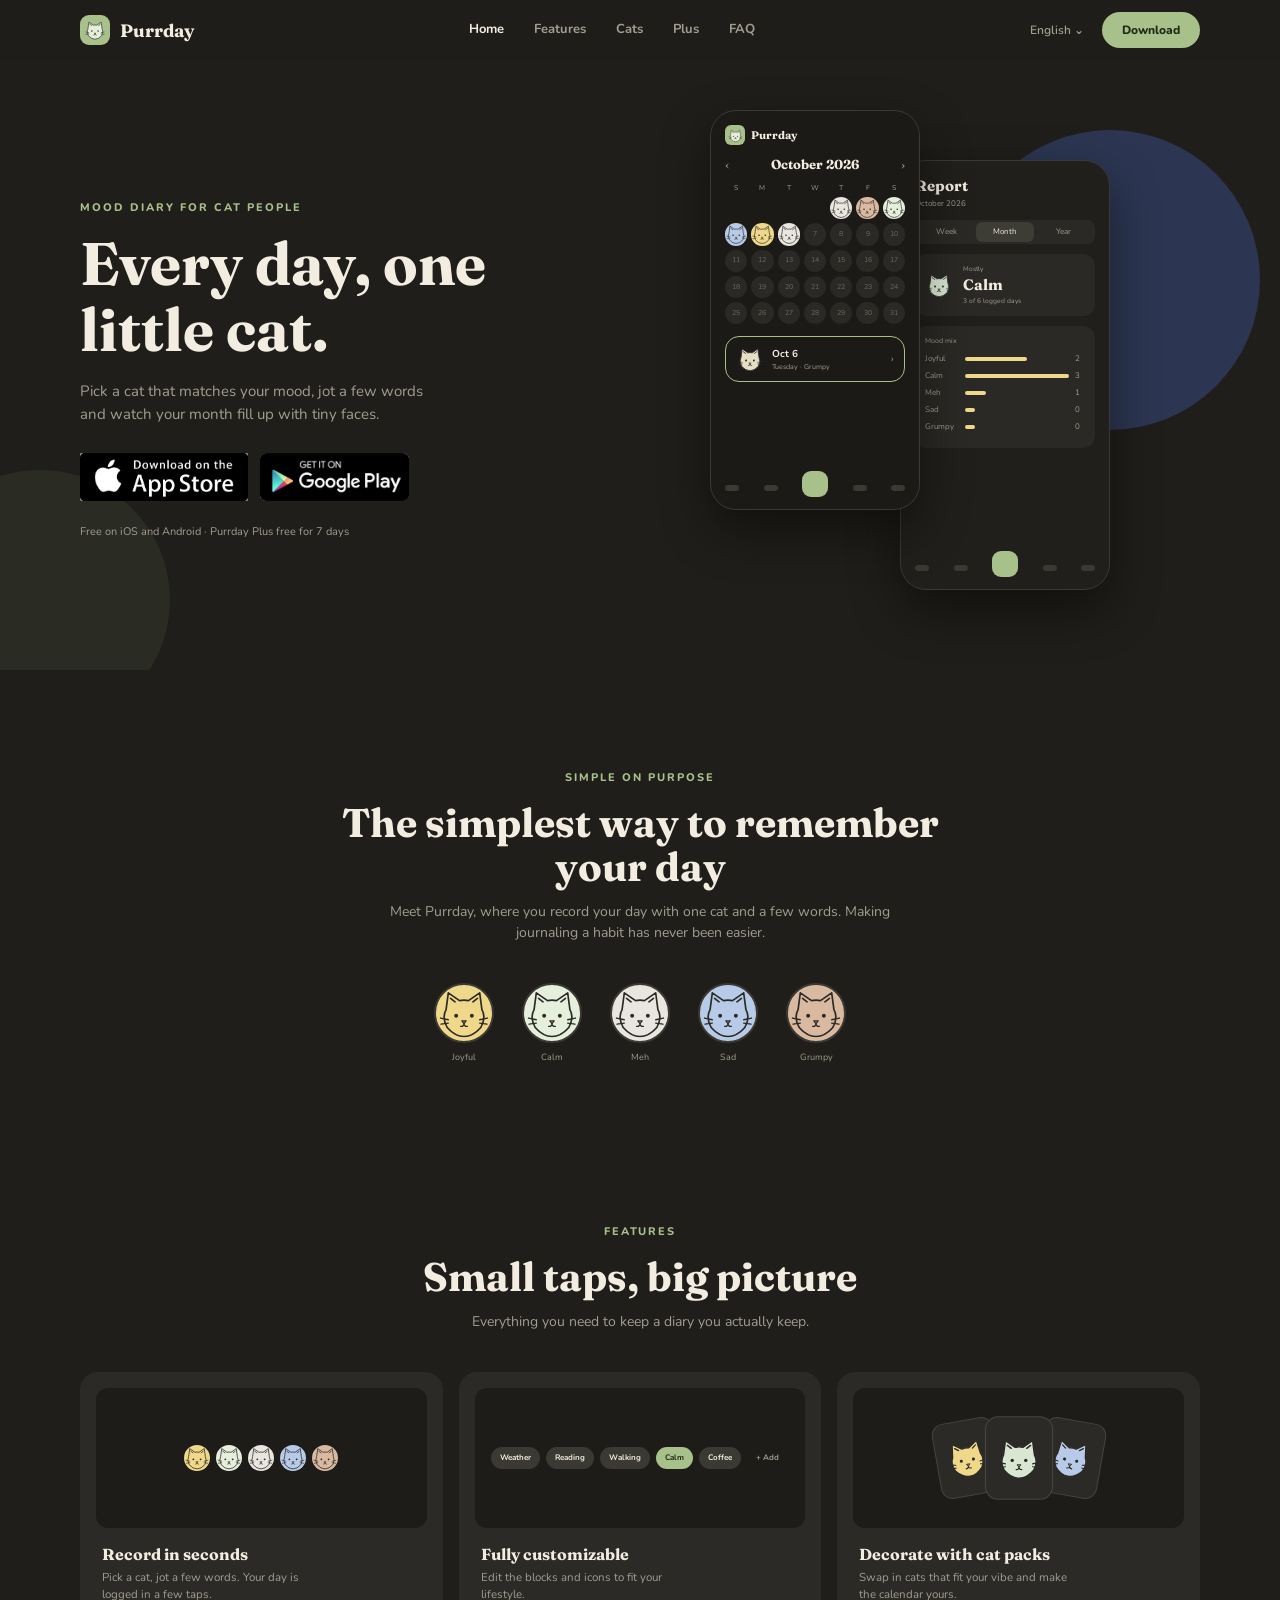
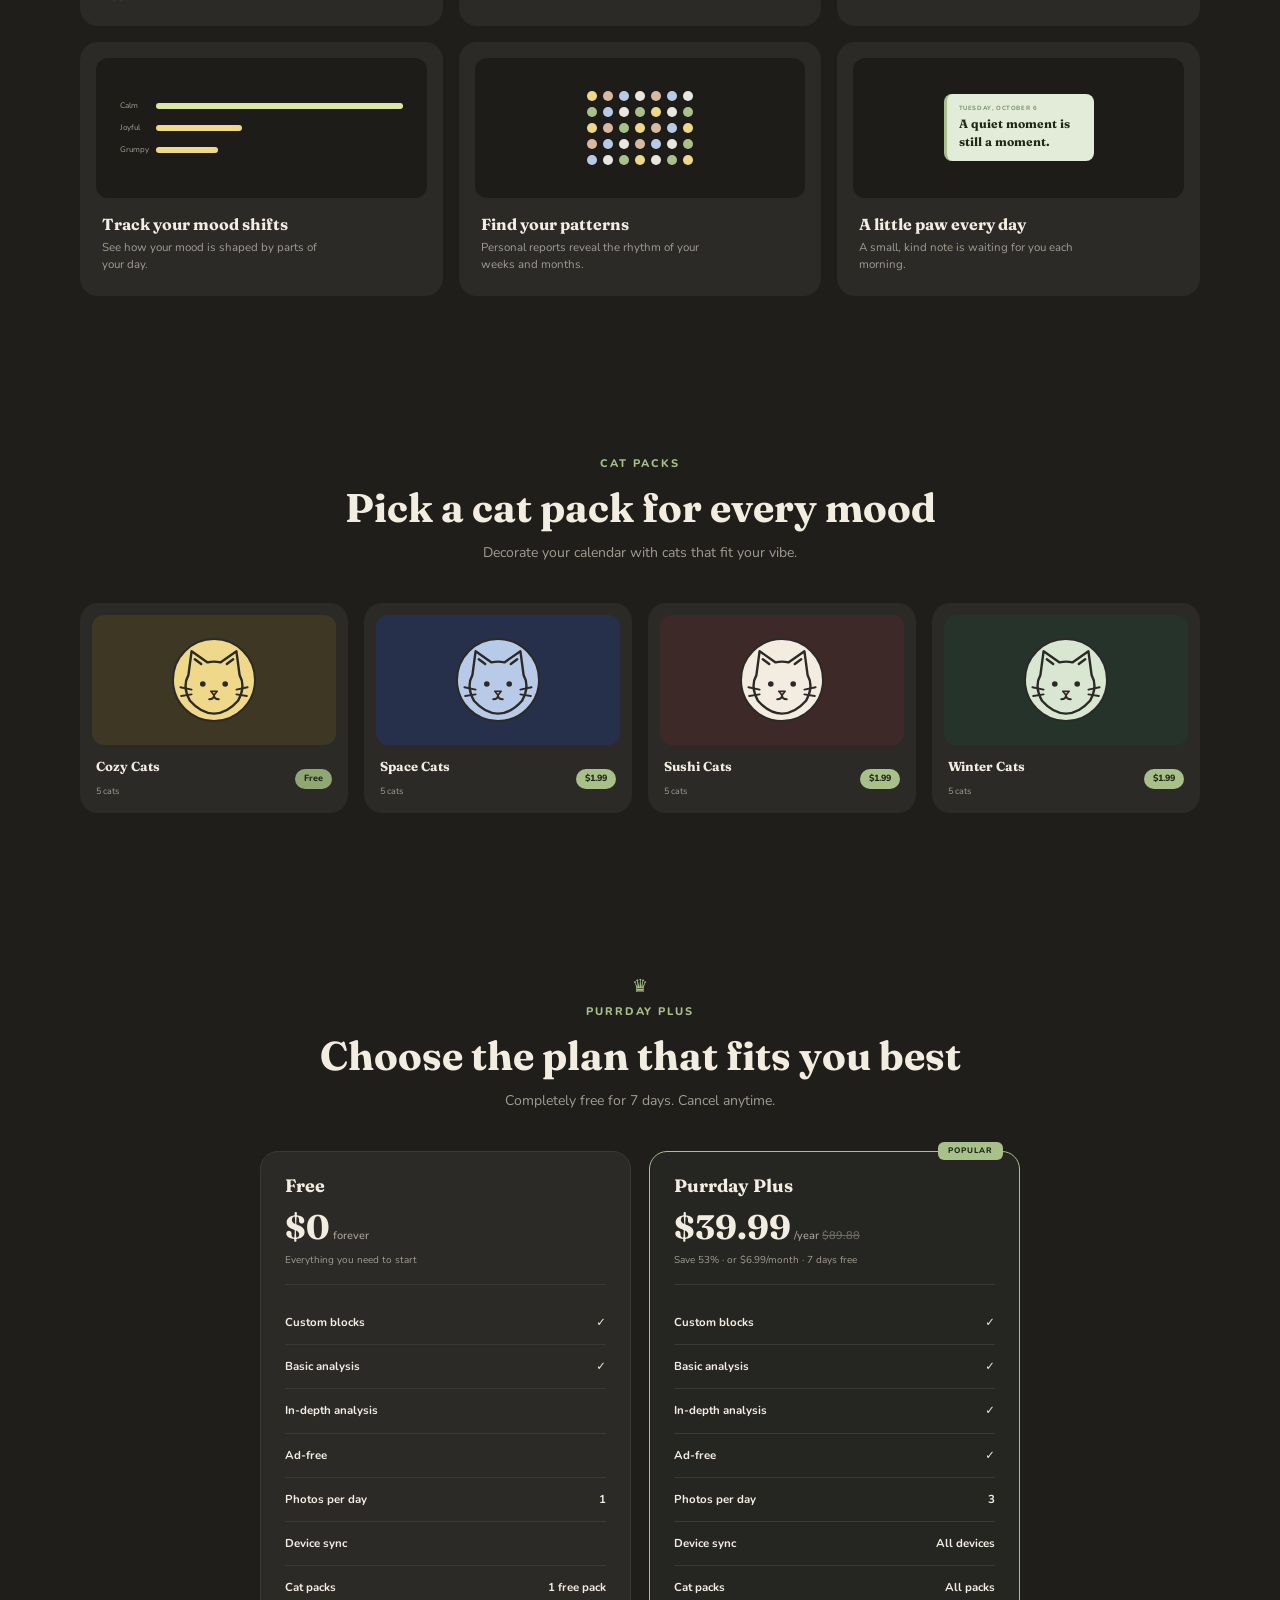
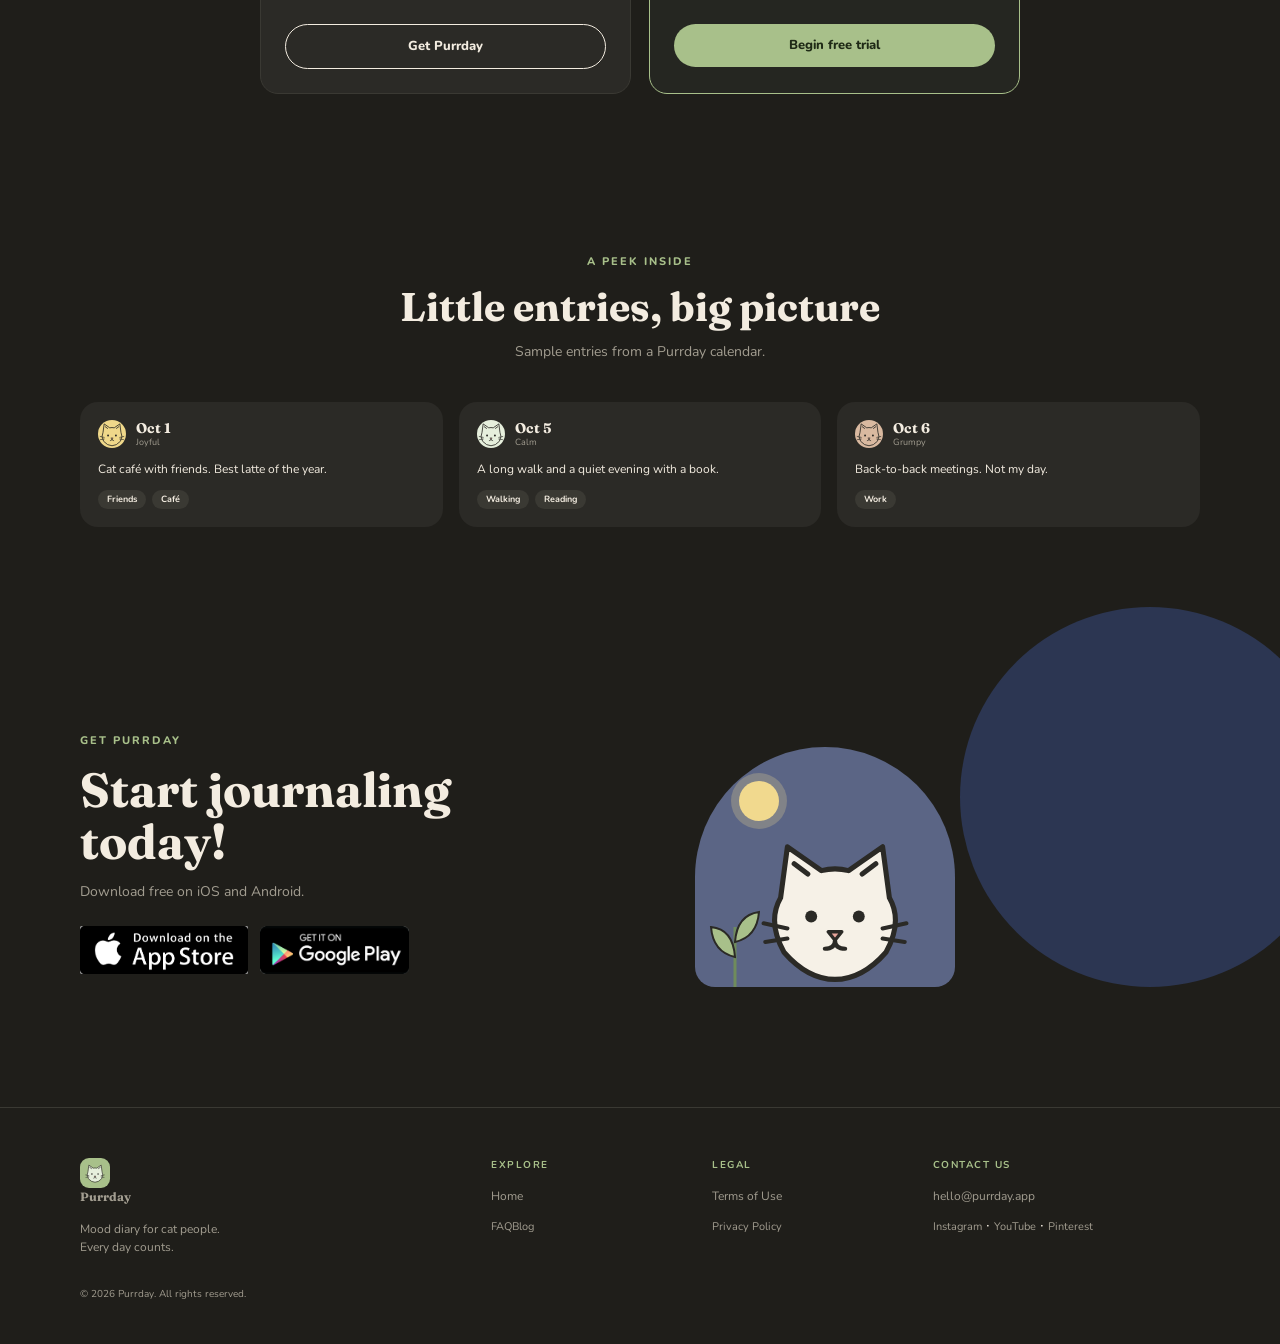
==== commit bae4f4e4: "FIX" ====
--- a/site/index.html
+++ b/site/index.html
@@ -22,8 +22,6 @@
     <path d="M50 69 Q50 74 44 74 M50 69 Q50 74 56 74" fill="none" stroke="#2b2a26" stroke-width="2.4" stroke-linecap="round"/>
     <path d="M22 62 L8 59 M22 68 L9 70 M78 62 L92 59 M78 68 L91 70" stroke="#2b2a26" stroke-width="2.4" stroke-linecap="round"/>
   </symbol>
-  <symbol id="apple" viewBox="0 0 24 24"><path fill="currentColor" d="M16.4 12.6c0-2.3 1.9-3.4 2-3.5-1.1-1.6-2.8-1.8-3.4-1.8-1.4-.1-2.8.9-3.5.9s-1.8-.8-3-.8c-1.5 0-3 .9-3.8 2.3-1.6 2.8-.4 7 1.2 9.3.8 1.1 1.7 2.4 2.9 2.3 1.2 0 1.6-.7 3-.7s1.8.7 3 .7 2-1.1 2.8-2.2c.9-1.3 1.2-2.5 1.3-2.6-.1 0-2.5-1-2.5-3.9zM14.2 5.7c.6-.8 1.1-1.8.9-2.9-.9 0-2 .6-2.7 1.4-.6.7-1.1 1.8-.9 2.8 1 .1 2-.5 2.7-1.3z"/></symbol>
-  <symbol id="play" viewBox="0 0 24 24"><path fill="currentColor" d="M5 3l15 9-15 9z"/></symbol>
 </svg>
 
 <header class="nav">
@@ -48,8 +46,8 @@
       <h1>Every day, one little cat.</h1>
       <p class="lead">Pick a cat that matches your mood, jot a few words and watch your month fill up with tiny faces.</p>
       <div class="stores">
-        <a class="store" href="#"><svg><use href="#apple"/></svg><span><small>Download on the</small>App Store</span></a>
-        <a class="store" href="#"><svg><use href="#play"/></svg><span><small>Get it on</small>Google Play</span></a>
+        <a class="store" href="#" aria-label="Download on the App Store"><img src="img/badge_app_store.png" alt="Download on the App Store"></a>
+        <a class="store" href="#" aria-label="Get it on Google Play"><img src="img/badge_google_play.png" alt="Get it on Google Play"></a>
       </div>
       <p class="fine">Free on iOS and Android · Purrday Plus free for 7 days</p>
     </div>
@@ -210,8 +208,8 @@
       <h2>Start journaling today!</h2>
       <p class="sub left">Download free on iOS and Android.</p>
       <div class="stores">
-        <a class="store" href="#"><svg><use href="#apple"/></svg><span><small>Download on the</small>App Store</span></a>
-        <a class="store" href="#"><svg><use href="#play"/></svg><span><small>Get it on</small>Google Play</span></a>
+        <a class="store" href="#" aria-label="Download on the App Store"><img src="img/badge_app_store.png" alt="Download on the App Store"></a>
+        <a class="store" href="#" aria-label="Get it on Google Play"><img src="img/badge_google_play.png" alt="Get it on Google Play"></a>
       </div>
     </div>
     <div class="cta__art" aria-hidden="true">
--- a/site/styles.css
+++ b/site/styles.css
@@ -43,11 +43,9 @@
 .btn--ghost{background:transparent;color:var(--text);border:1.5px solid var(--text);display:block}
 .btn--ghost:hover{background:var(--text);color:var(--bg)}
 .stores{display:flex;gap:12px;flex-wrap:wrap}
-.store{display:flex;align-items:center;gap:10px;background:var(--bg2);border:1px solid var(--line);border-radius:12px;padding:9px 16px;transition:.2s}
-.store:hover{border-color:var(--sage)}
-.store svg{width:20px;height:20px}
-.store span{display:flex;flex-direction:column;font-weight:800;font-size:13px;line-height:1.2}
-.store small{font-size:8px;color:var(--muted);font-weight:600}
+.store{display:block;transition:.2s}
+.store:hover{opacity:.85;transform:translateY(-1px)}
+.store img{height:48px;width:auto}
 .fine{font-size:11px;color:var(--muted);margin-top:16px}
 
 /* hero */
